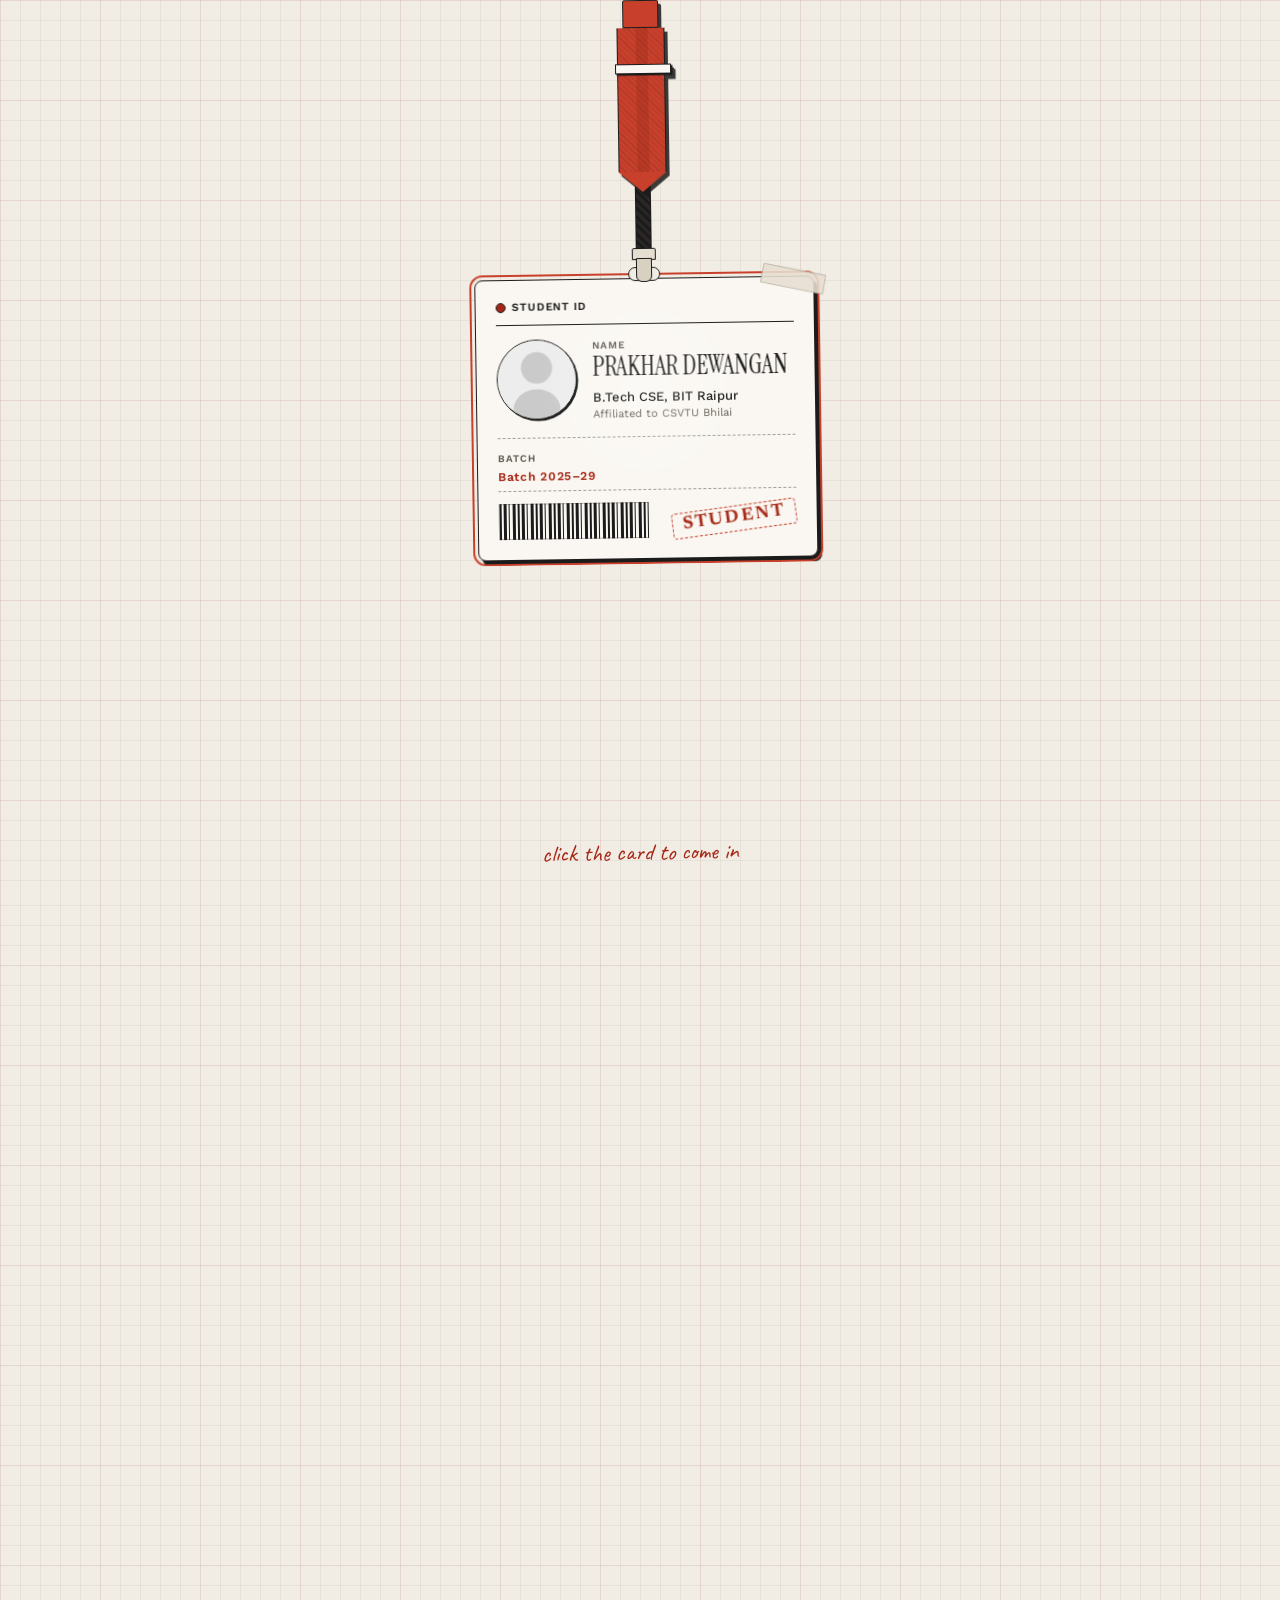
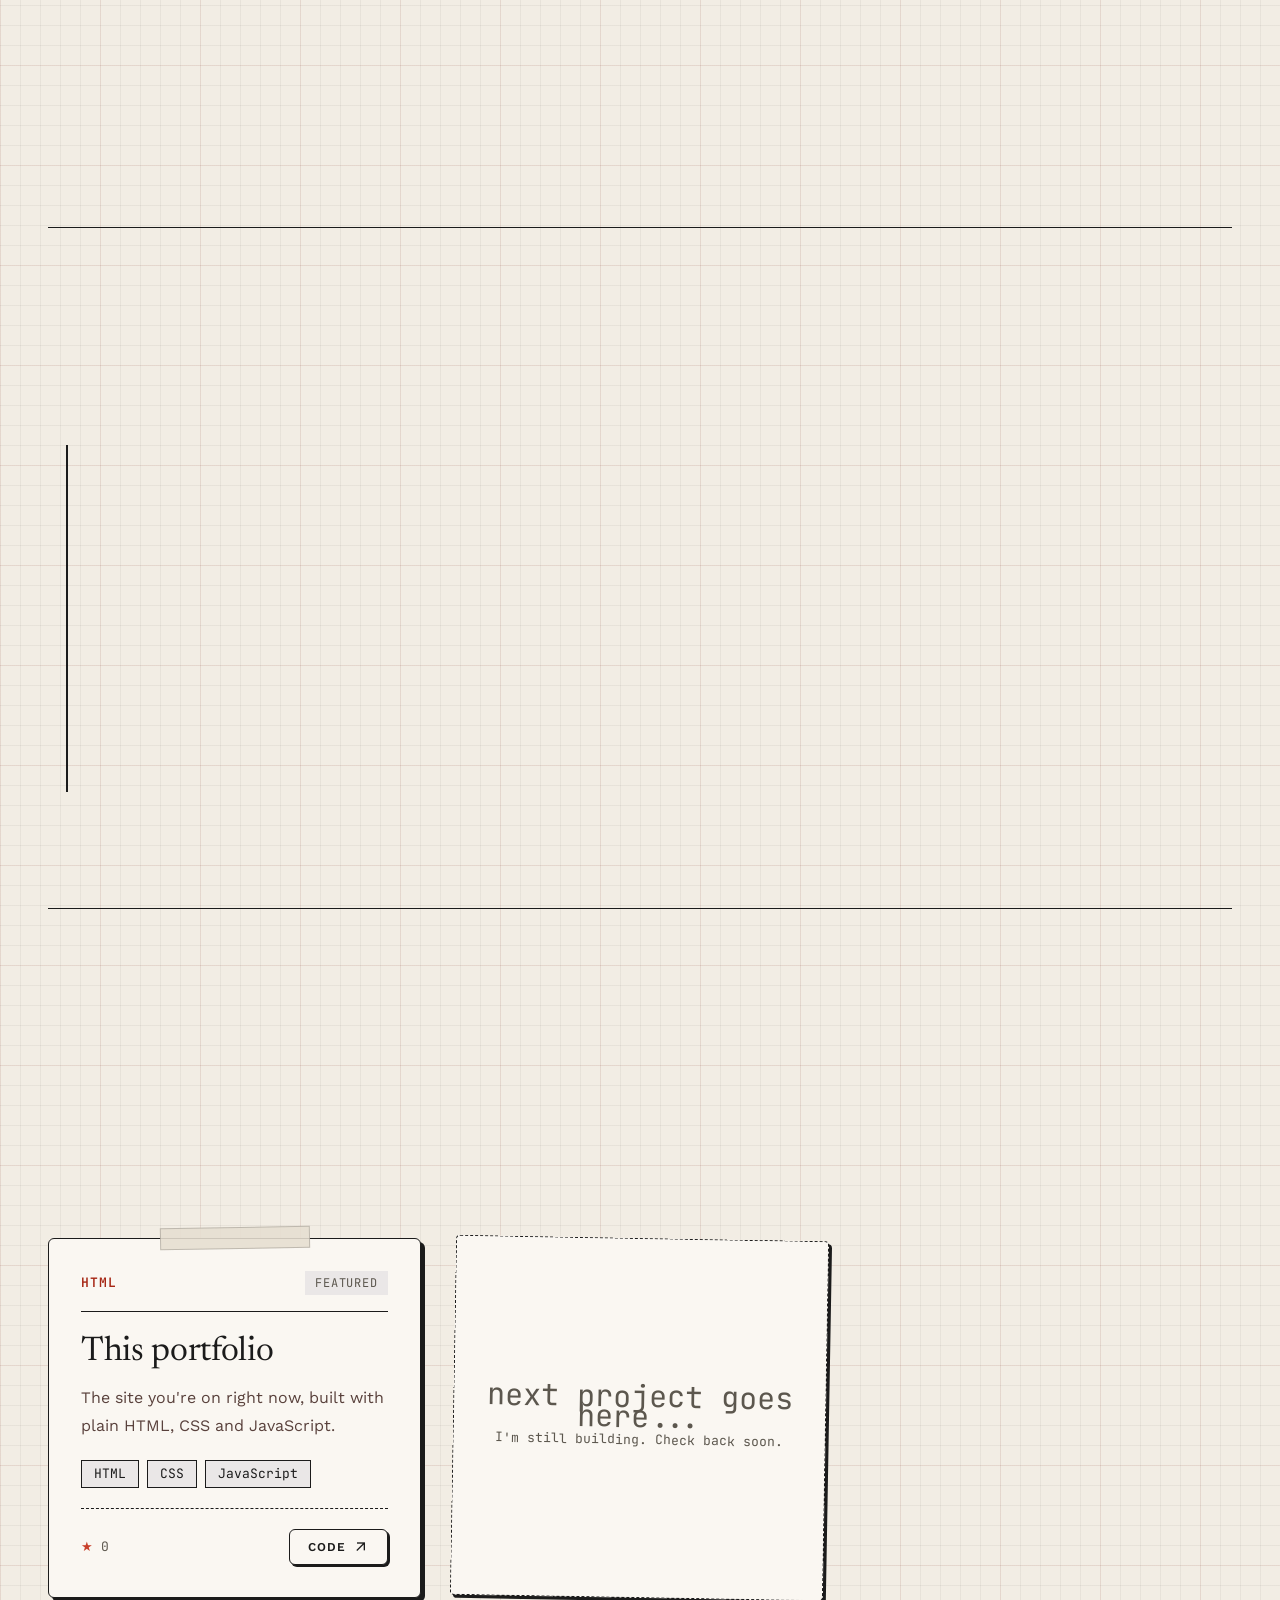
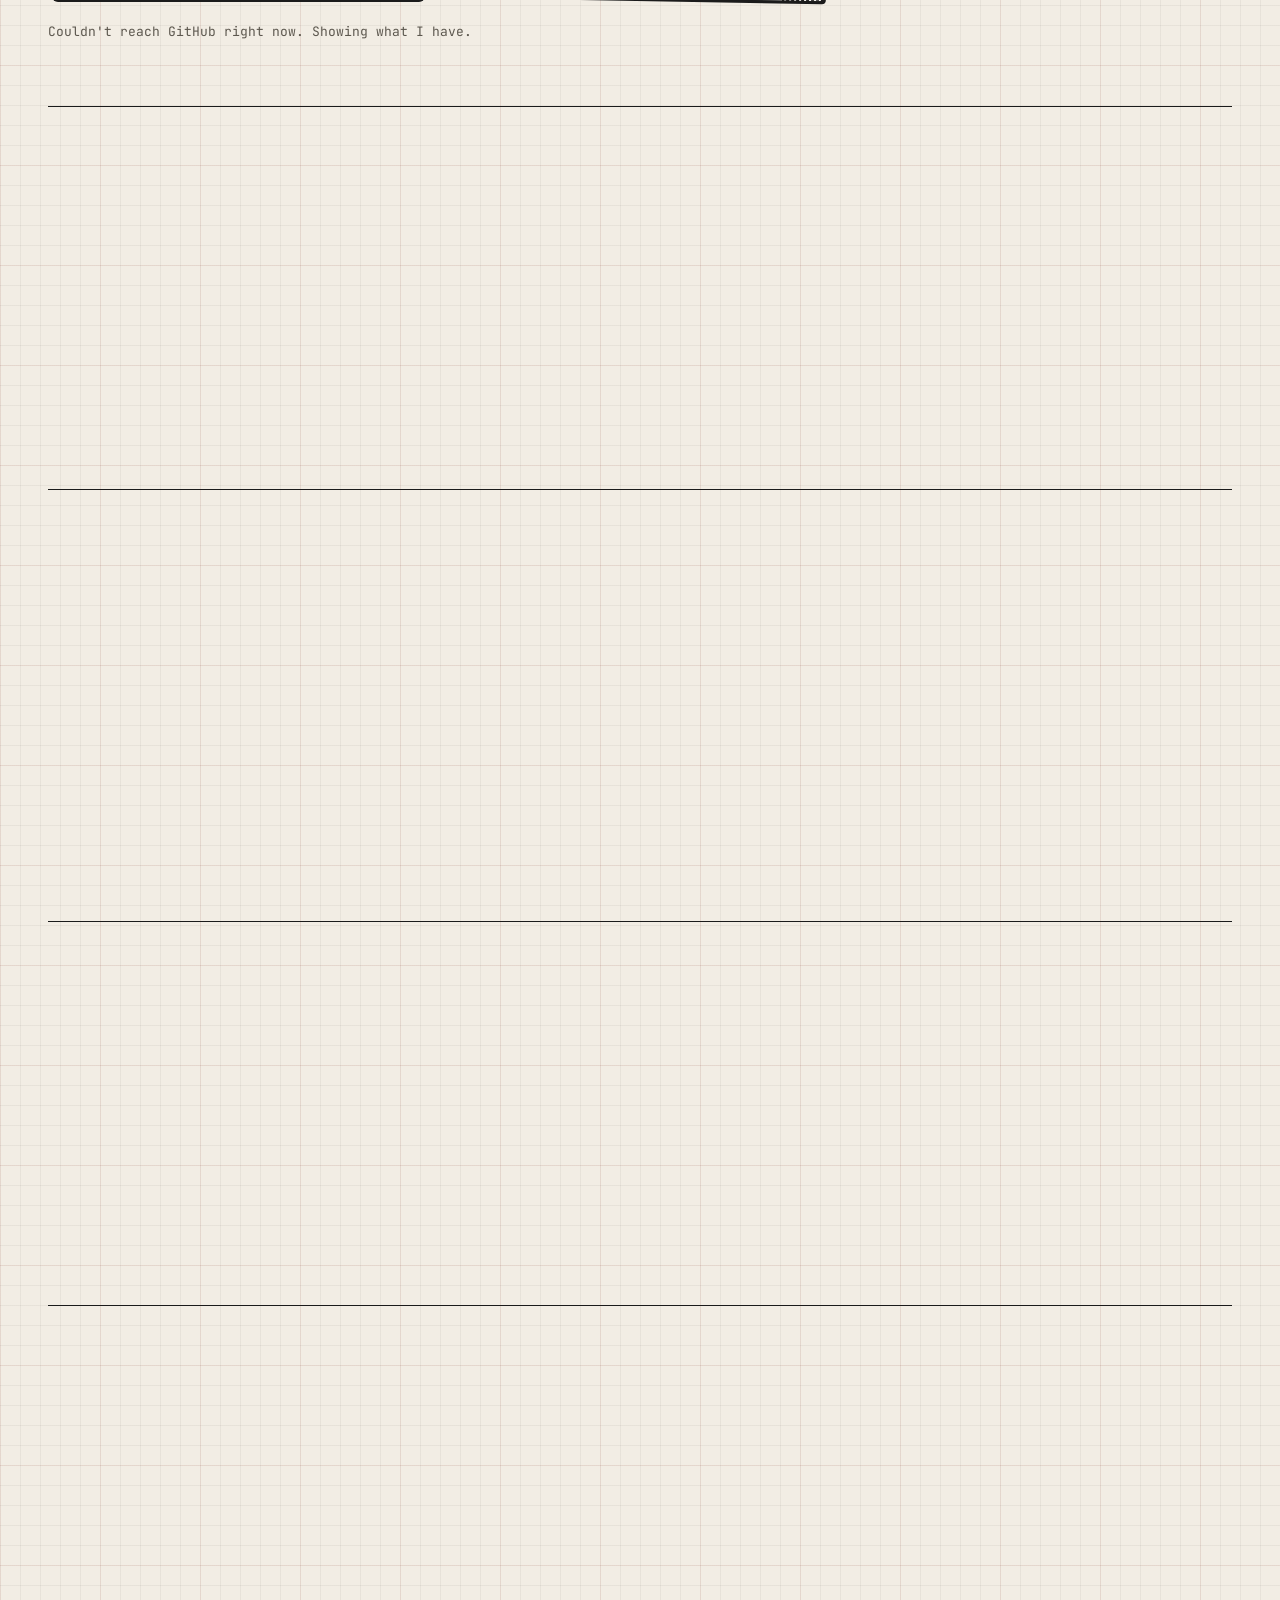
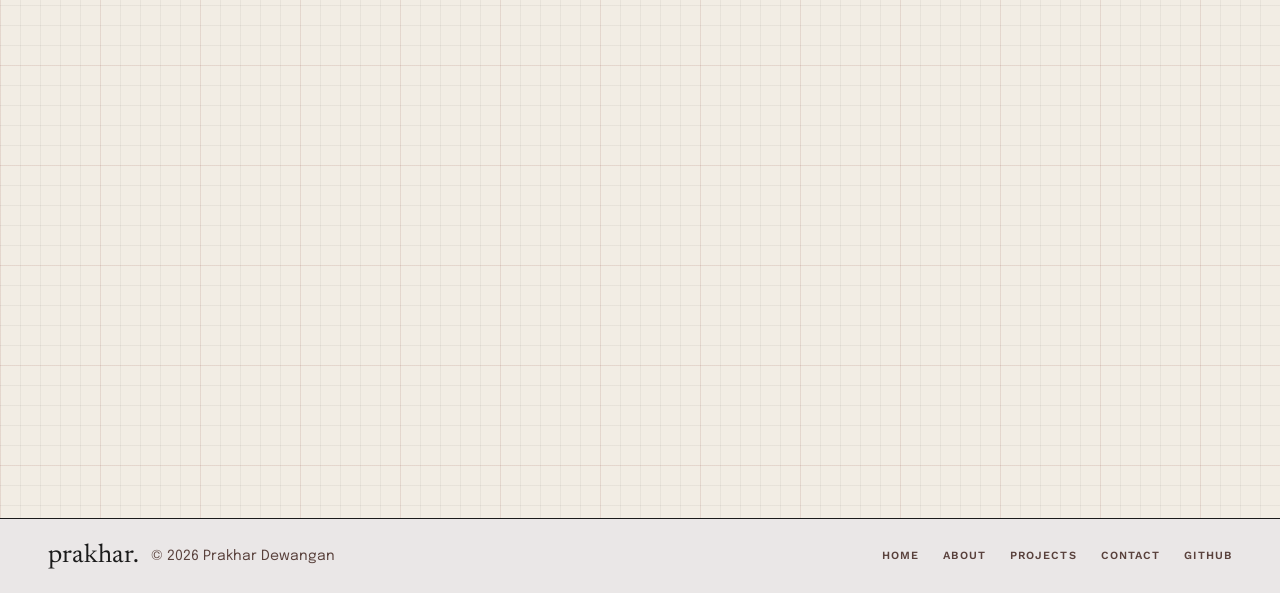
==== index.html @ b162ba31 "Build portfolio: ID-card intro, sections, GitHub projects, contact form" ====
<!DOCTYPE html>
<html lang="en">
<head>
<meta charset="utf-8">
<meta name="viewport" content="width=device-width, initial-scale=1">
<title>Prakhar Dewangan — Python developer &amp; vibe coder</title>
<meta name="description" content="Portfolio of Prakhar Dewangan, a second-year B.Tech CSE student at BIT Raipur who builds things with Python and vibe coding, and is learning data science.">
<link rel="preconnect" href="https://fonts.googleapis.com">
<link rel="preconnect" href="https://fonts.gstatic.com" crossorigin>
<link href="https://fonts.googleapis.com/css2?family=Caveat:wght@400..700&family=Epilogue:ital,wght@0,300..600;1,300..600&family=Instrument+Serif&family=Newsreader:ital,opsz,wght@0,6..72,400..600;1,6..72,400&family=Work+Sans:wght@400;500;600;700&family=JetBrains+Mono:wght@400;600&display=swap" rel="stylesheet">
<link href="https://fonts.googleapis.com/css2?family=Material+Symbols+Outlined:wght,FILL@300..500,0..1&display=swap" rel="stylesheet">
<link rel="stylesheet" href="style.css">
</head>
<body class="intro-open">

<!-- ============ INTRO OVERLAY ============ -->
<div id="intro" class="intro bg-grid" aria-label="Intro">
  <div class="rig" id="rig">
    <div class="swing" id="swing">
      <div class="tie" aria-hidden="true">
        <div class="tie-knot"></div>
        <div class="tie-body"><div class="tie-tip"></div></div>
        <div class="tie-bar"></div>
      </div>
      <div class="lanyard" aria-hidden="true">
        <div class="lanyard-cord"></div>
        <div class="clip-top"></div>
        <div class="clip-ring"></div>
      </div>
      <div class="id-card" id="idCard" role="button" tabindex="0" aria-label="Open portfolio">
        <div class="slot"></div>
        <div class="tape tape-corner"></div>
        <div class="id-head">
          <span class="dot"></span><span class="lbl">Student ID</span>
        </div>
        <div class="id-body">
          <div class="id-photo"><img data-photo alt="Photo of Prakhar Dewangan" width="80" height="80"></div>
          <div class="id-info">
            <p class="tiny">Name</p>
            <h2 class="id-name" data-name></h2>
            <p class="id-college" data-college></p>
            <p class="id-aff" data-aff></p>
          </div>
        </div>
        <div class="id-meta">
          <span class="tiny">Batch</span>
          <span class="id-batch" data-batch></span>
        </div>
        <div class="id-foot">
          <div class="barcode" aria-hidden="true"></div>
          <div class="stamp" data-stamp></div>
        </div>
        <div class="shine" id="shine"></div>
      </div>
    </div>
  </div>
  <p class="intro-hint hand">click the card to come in</p>
</div>

<!-- ============ MAIN SITE ============ -->
<header class="nav" id="nav">
  <div class="wrap nav-inner">
    <a class="brand" href="#home"><span data-short></span>.<i></i></a>
    <nav class="nav-links" id="navLinks" aria-label="Sections">
      <a href="#about">About</a>
      <a href="#qualification">Qualification</a>
      <a href="#projects">Projects</a>
      <a href="#achievements">Achievements</a>
      <a href="#contact">Contact</a>
    </nav>
    <div class="nav-actions">
      <a class="btn btn-outline btn-sm" id="resumeBtn" href="#" target="_blank" rel="noopener" hidden>Resume</a>
      <a class="btn btn-primary btn-pill btn-sm" href="#contact">Say hi</a>
      <button class="menu-btn" id="menuBtn" aria-label="Open menu" aria-expanded="false" aria-controls="navLinks"><span class="material-symbols-outlined">menu</span></button>
    </div>
  </div>
</header>

<main id="main" class="bg-grid">
  <div class="wrap">
    <section id="home" class="hero"></section>
    <section id="about" class="section"></section>
    <section id="qualification" class="section"></section>
    <section id="projects" class="section"></section>
    <section id="achievements" class="section"></section>
    <section id="certifications" class="section"></section>
    <section id="hackathons" class="section"></section>
    <section id="contact" class="section"></section>
  </div>
</main>

<footer class="footer">
  <div class="wrap footer-inner" id="footer"></div>
</footer>

<script src="content.js"></script>
<script src="main.js"></script>
</body>
</html>
---- style.css ----
/* ===== Warm Editorial Zine — tokens ===== */
:root{
  --canvas:#F2EDE4; --paper:#FAF7F2; --ink:#1B1B1B; --brick:#C8402B; --brick-d:#A62715;
  --sage:#8FA58A; --sage-l:#CFE6C8; --grey:#6B655C; --tert:#5C574E; --variant:#59413C;
  --tape:#E6DFD1; --foot:#EAE7E7;
  --serif:"Newsreader",Georgia,serif; --sans:"Work Sans",system-ui,sans-serif;
  --note:"Epilogue",sans-serif; --hand:"Caveat",cursive; --mono:"JetBrains Mono",ui-monospace,monospace;
  --b:1.5px solid var(--ink); --r:6px; --gutter:1.5rem; --nav-h:64px;
}
*,*::before,*::after{box-sizing:border-box}
html{scroll-behavior:smooth;scroll-padding-top:calc(var(--nav-h) + 12px)}
body{margin:0;background:var(--canvas);color:var(--ink);font:400 15px/24px var(--sans);-webkit-font-smoothing:antialiased;overflow-x:hidden}
body.intro-open{overflow:hidden;height:100vh}
img{max-width:100%;display:block}
a{color:inherit}
::selection{background:var(--brick);color:#fff}
:focus-visible{outline:2.5px solid var(--brick);outline-offset:3px;border-radius:4px}
.material-symbols-outlined{font-variation-settings:'FILL' 0,'wght' 400,'opsz' 24;line-height:1;vertical-align:middle;font-size:20px}
.wrap{max-width:1280px;margin:0 auto;padding:0 3rem}
.bg-grid{background-color:var(--canvas);background-image:
  linear-gradient(to right,rgba(27,27,27,.05) 1px,transparent 1px),
  linear-gradient(to bottom,rgba(27,27,27,.05) 1px,transparent 1px),
  linear-gradient(to right,rgba(200,64,43,.07) 1px,transparent 1px),
  linear-gradient(to bottom,rgba(200,64,43,.07) 1px,transparent 1px);
  background-size:20px 20px,20px 20px,100px 100px,100px 100px}
.hand{font-family:var(--hand)}
.tiny{font:600 10px/14px var(--sans);letter-spacing:.1em;text-transform:uppercase;color:var(--tert);margin:0}
.tape{position:absolute;background:rgba(230,223,209,.88);border:1px solid rgba(27,27,27,.2);pointer-events:none}

/* ===== Buttons ===== */
.btn{display:inline-flex;align-items:center;gap:.5rem;padding:12px 24px;font:600 12px/16px var(--sans);letter-spacing:.06em;text-transform:uppercase;text-decoration:none;border:var(--b);border-radius:var(--r);cursor:pointer;transition:transform .12s,box-shadow .12s;background:var(--paper);color:var(--ink);box-shadow:2px 2px 0 var(--ink)}
.btn:hover{transform:translate(-1px,-1px);box-shadow:4px 4px 0 var(--ink)}
.btn:active{transform:translate(2px,2px);box-shadow:1px 1px 0 var(--ink)}
.btn-primary{background:var(--brick);color:#fff;box-shadow:3px 3px 0 var(--ink)}
.btn-pill{border-radius:999px}
.btn-sm{padding:6px 14px;font-size:11px}
.btn .material-symbols-outlined{font-size:16px}

/* ===== Intro overlay ===== */
.intro{position:fixed;inset:0;z-index:100;display:flex;flex-direction:column;align-items:center;justify-content:flex-start;overflow:hidden;transition:opacity .8s ease}
.intro.done{opacity:0;pointer-events:none}
.rig{transform-origin:top center;will-change:transform}
.rig.drop{animation:dropIn 1.7s cubic-bezier(.22,1,.36,1) both}
@keyframes dropIn{
  0%{transform:translate(-160px,-460px) rotate(-24deg);opacity:0}
  30%{opacity:1}
  55%{transform:translate(22px,18px) rotate(7deg)}
  75%{transform:translate(-8px,-4px) rotate(-4deg)}
  88%{transform:translate(3px,1px) rotate(1.5deg)}
  100%{transform:translate(0,0) rotate(0)}
}
.intro.launching .rig{transition:transform .8s cubic-bezier(.6,0,.4,1);transform:translateY(8vh) scale(2.4)}
.swing{display:flex;flex-direction:column;align-items:center;transform-origin:top center;will-change:transform}
.tie{position:relative;display:flex;flex-direction:column;align-items:center;z-index:3;filter:drop-shadow(3px 4px 0 rgba(27,27,27,.85))}
.tie-knot{width:36px;height:28px;background:var(--brick);border:var(--b);border-radius:2px 2px 0 0}
.tie-body{position:relative;width:48px;height:clamp(70px,18vh,144px);background:
  linear-gradient(90deg,transparent 18px,rgba(153,42,24,.35) 18px 30px,transparent 30px),
  repeating-linear-gradient(45deg,rgba(27,27,27,.15) 0 1px,transparent 1px 4px),var(--brick);border-left:var(--b);border-right:var(--b)}
.tie-tip{position:absolute;bottom:-20px;left:-1.5px;width:0;height:0;border-left:24px solid transparent;border-right:24px solid transparent;border-top:20px solid var(--brick)}
.tie-bar{position:absolute;top:64px;right:-6px;width:56px;height:10px;background:var(--paper);border:var(--b);box-shadow:1.5px 1.5px 0 var(--ink)}
.lanyard{display:flex;flex-direction:column;align-items:center;margin-top:-4px;z-index:2}
.lanyard-cord{width:16px;height:clamp(40px,9vh,80px);border-left:var(--b);border-right:var(--b);background:repeating-linear-gradient(45deg,#2A2725 0 3px,#1B1B1B 3px 6px)}
.clip-top{width:24px;height:12px;background:var(--tape);border:var(--b);border-radius:2px 2px 0 0}
.clip-ring{width:16px;height:24px;margin-top:-2px;background:#D8D0C0;border:var(--b);border-radius:0 0 6px 6px}
.id-card{position:relative;margin-top:-4px;width:340px;max-width:88vw;background:var(--paper);border:var(--b);border-radius:8px;padding:20px;box-shadow:4px 5px 0 var(--ink);cursor:pointer;transform-style:preserve-3d;will-change:transform;user-select:none}
.id-card .slot{position:absolute;top:-12px;left:50%;transform:translateX(-50%);width:32px;height:14px;background:var(--canvas);border:var(--b);border-radius:999px}
.tape-corner{top:-8px;right:-12px;width:64px;height:20px;transform:rotate(12deg)}
.id-head{display:flex;align-items:center;gap:6px;border-bottom:var(--b);padding-bottom:10px;margin-bottom:14px}
.dot{width:10px;height:10px;border-radius:50%;background:var(--brick-d);border:1px solid var(--ink)}
.lbl{font:600 11px/14px var(--sans);letter-spacing:.08em;text-transform:uppercase}
.id-body{display:flex;gap:16px;align-items:flex-start;margin-bottom:14px}
.id-photo{width:80px;height:80px;flex:none;border-radius:50%;border:var(--b);overflow:hidden;background:#EBE5DA;box-shadow:1.5px 1.5px 0 var(--ink)}
.id-photo img{width:100%;height:100%;object-fit:cover;filter:grayscale(1) contrast(1.05)}
.id-name{font:400 26px/28px "Instrument Serif",var(--serif);text-transform:uppercase;margin:0;letter-spacing:-.01em}
.id-college{margin:8px 0 0;font:500 13px/18px var(--sans)}
.id-aff{margin:0;font-size:11px;line-height:16px;color:var(--tert)}
.id-meta{padding:6px 0;margin-bottom:12px;border-top:1px dashed rgba(27,27,27,.4);border-bottom:1px dashed rgba(27,27,27,.4)}
.id-batch{display:block;font:600 12px/16px var(--sans);letter-spacing:.06em;color:var(--brick-d)}
.id-foot{display:flex;align-items:center;justify-content:space-between}
.barcode{width:150px;height:36px;border:1px solid rgba(27,27,27,.3);background:repeating-linear-gradient(90deg,var(--ink) 0 2px,transparent 2px 4px,var(--ink) 4px 7px,transparent 7px 9px,var(--ink) 9px 10px,transparent 10px 13px,var(--ink) 13px 16px,transparent 16px 18px)}
.stamp{border:1.5px dashed var(--brick);color:var(--brick-d);transform:rotate(-7deg);padding:2px 10px;border-radius:4px;font:700 18px/1.1 var(--serif);letter-spacing:.12em;text-transform:uppercase;mix-blend-mode:multiply}
.shine{position:absolute;inset:0;border-radius:8px;pointer-events:none;background:radial-gradient(circle at var(--sx,30%) var(--sy,20%),rgba(255,255,255,.55),rgba(255,255,255,0) 45%);mix-blend-mode:soft-light;opacity:.9}
.intro-hint{position:absolute;bottom:4vh;left:0;right:0;text-align:center;font-size:24px;color:var(--brick-d);margin:0;transform:rotate(-1deg)}

/* ===== Nav ===== */
.nav{position:sticky;top:0;z-index:50;background:var(--paper);border-bottom:var(--b);box-shadow:0 2px 0 var(--ink)}
.nav-inner{display:flex;align-items:center;justify-content:space-between;height:var(--nav-h);gap:1rem}
.brand{font:400 32px/1 var(--serif);letter-spacing:-.02em;text-decoration:none;display:flex;align-items:baseline;gap:2px}
.brand i{display:inline-block;width:6px;height:6px;background:var(--brick)}
.nav-links{display:flex;gap:1.75rem}
.nav-links a{font:600 12px/16px var(--sans);letter-spacing:.08em;text-transform:uppercase;text-decoration:none;color:var(--variant);padding-bottom:3px;border-bottom:1.5px solid transparent;transition:color .15s}
.nav-links a:hover{color:var(--brick-d)}
.nav-links a.active{color:var(--brick-d);border-bottom-color:var(--brick-d)}
.nav-actions{display:flex;align-items:center;gap:.6rem}
.menu-btn{display:none;background:none;border:var(--b);border-radius:var(--r);padding:4px 6px;cursor:pointer;color:var(--ink)}

/* ===== Sections ===== */
main{padding:2.5rem 0 1rem}
.section{padding:4rem 0;border-top:var(--b)}
.kicker{display:inline-flex;align-items:center;gap:8px;font:600 12px/16px var(--mono);letter-spacing:.08em;text-transform:uppercase;margin-bottom:6px}
.kicker::before{content:"";width:9px;height:9px;border-radius:50%;background:var(--brick)}
.h-lg{font:400 56px/1.05 var(--serif);letter-spacing:-.03em;margin:0;display:inline-block}
.h-lg::after{content:"";display:block;height:2px;margin-top:6px;background:var(--brick);border-radius:2px;transform:rotate(-.4deg)}
.sub{font:italic 400 15px/22px var(--note);color:var(--variant);margin:.75rem 0 0}
.sec-head{margin-bottom:2.5rem}
.paper{position:relative;background:var(--paper);border:var(--b);border-radius:var(--r);box-shadow:4px 4px 0 var(--ink)}
.tape-top{top:-12px;left:50%;width:120px;height:22px;transform:translateX(-50%) rotate(-1deg)}
.chip{display:inline-flex;align-items:center;gap:8px;padding:8px 14px;background:var(--paper);border:var(--b);border-radius:4px;box-shadow:3px 3px 0 var(--ink);font:600 14px/18px var(--sans);letter-spacing:.03em;position:relative}
.chip-sage{background:var(--sage);border:1px solid var(--ink);padding:1px 8px;font:600 10px/14px var(--mono);letter-spacing:.08em;text-transform:uppercase}
.chip-stamp{position:absolute;top:-12px;right:-14px;border:1.5px dashed var(--brick);color:var(--brick-d);background:var(--paper);font:700 9px/12px var(--sans);letter-spacing:.06em;text-transform:uppercase;padding:1px 5px;transform:rotate(-10deg)}
.reveal-on .reveal{opacity:0;transform:translateY(18px);transition:opacity .6s ease,transform .6s ease}
.reveal-on .reveal.in{opacity:1;transform:none}

/* Hero */
.hero{display:grid;grid-template-columns:7fr 5fr;gap:3rem;align-items:start;padding:1rem 0 4rem}
.greet{display:flex;align-items:center;gap:10px;margin-bottom:4px}
.greet .hand{font-size:36px;color:var(--brick-d);transform:rotate(-2deg)}
.greet .rule{height:1.5px;width:48px;background:var(--ink);opacity:.3;margin-top:8px}
.display{font:400 72px/76px var(--serif);letter-spacing:-.03em;margin:0}
.hero-underline{width:100%;max-width:480px;height:16px;margin-top:4px;color:var(--brick);overflow:visible}
.role{font:600 12px/16px var(--sans);letter-spacing:.08em;text-transform:uppercase;color:var(--tert);margin:1.25rem 0 .5rem}
.lead{font:400 18px/28px var(--sans);letter-spacing:-.01em;max-width:36rem;margin:0 0 2rem}
.btn-row{display:flex;flex-wrap:wrap;gap:1rem;margin-bottom:3.5rem}
.scroll-hint{display:flex;align-items:center;gap:12px;padding-top:1.5rem;border-top:1.5px solid rgba(27,27,27,.2);max-width:28rem}
.scroll-hint .circ{width:32px;height:32px;border-radius:50%;border:1px solid var(--ink);display:grid;place-items:center;background:var(--paper);color:var(--brick-d)}
.scroll-hint .circ span{animation:bob 1.4s ease-in-out infinite}
@keyframes bob{50%{transform:translateY(3px)}}
.scroll-hint .hand{font-size:24px;color:var(--variant)}
.hero-right{display:flex;justify-content:center;padding-top:4.5rem}
.hcard-wrap{position:relative;width:100%;max-width:380px;transform:rotate(-3deg);transition:transform .3s ease}
.hcard-wrap:hover{transform:rotate(0)}
.hcard-anchor{position:absolute;top:-64px;left:50%;transform:translateX(-50%);display:flex;flex-direction:column;align-items:center;z-index:2}
.hcard-anchor .tape{position:static;width:112px;height:24px;transform:rotate(-1.5deg);margin-bottom:4px}
.strap{width:28px;height:40px;background:var(--brick);border:var(--b)}
.hook{width:20px;height:24px;margin-top:-2px;border:var(--b);border-radius:0 0 6px 6px;background:#E5E2E1}
.hcard{padding:32px 20px 20px;border-radius:8px;transition:box-shadow .2s}
.hcard-wrap:hover .hcard{box-shadow:6px 6px 0 var(--ink)}
.hcard .slot{width:48px;height:14px;margin:0 auto 16px;background:var(--canvas);border:var(--b);border-radius:999px}
.hcard-head{display:flex;justify-content:space-between;align-items:center;border-bottom:var(--b);padding-bottom:12px;margin-bottom:16px}
.hcard-head .tiny{color:var(--brick-d)}
.hcard-head strong{font:600 13px/20px var(--sans)}
.hcard-grid{display:grid;grid-template-columns:5fr 7fr;gap:16px}
.hcard-photo{aspect-ratio:4/5;border:var(--b);border-radius:3px;overflow:hidden;box-shadow:2px 2px 0 var(--ink);background:#EAE7E7}
.hcard-photo img{width:100%;height:100%;object-fit:cover;filter:grayscale(1) contrast(1.05)}
.hcard h3{font:500 22px/26px var(--serif);text-transform:uppercase;margin:0}
.hcard .c1{font:500 13px/20px var(--sans);color:var(--brick-d);margin:2px 0 0}
.hcard .c2{font:400 12px/18px var(--note);color:var(--tert);margin:0}
.hcard .tl{margin-top:16px;padding-top:8px;border-top:1px dashed rgba(92,87,78,.4)}
.hcard .tl b{font:700 12px/16px var(--sans);letter-spacing:.04em}
.hcard .stamp{position:absolute;right:16px;bottom:22px;border-width:2px;font-size:18px}
.hcard-foot{margin-top:16px;padding-top:12px;border-top:var(--b)}
.hcard-foot .barcode{width:120px;height:28px;border:0}

/* About */
.about-grid{display:grid;grid-template-columns:5fr 7fr;gap:3.5rem;align-items:start}
.polaroid{padding:22px 22px 18px;transform:rotate(-2deg);max-width:440px;transition:transform .3s}
.polaroid:hover{transform:rotate(0)}
.polaroid .ph{aspect-ratio:4/5;overflow:hidden;border:1px solid rgba(27,27,27,.25);background:#EAE7E7}
.polaroid .ph img{width:100%;height:100%;object-fit:cover}
.polaroid figcaption{font:400 26px/1.2 var(--hand);text-align:center;margin-top:18px;transform:rotate(-2deg)}
.bio-card{padding:2.25rem 2.5rem;border-left:8px solid var(--brick)}
.bio-card h3{font:400 30px/36px var(--serif);letter-spacing:-.01em;margin:0 0 1rem}
.bio-card p{font:400 17px/30px var(--sans);margin:0}
.label-rule{display:flex;align-items:center;gap:12px;font:600 12px/16px var(--mono);letter-spacing:.1em;text-transform:uppercase;color:var(--brick-d);margin:2.5rem 0 1rem}
.label-rule::after{content:"";flex:1;height:1px;background:rgba(27,27,27,.25)}
.chips{display:flex;flex-wrap:wrap;gap:14px 12px}
.sub-head{display:flex;justify-content:space-between;align-items:baseline;flex-wrap:wrap;gap:.5rem;margin:4.5rem 0 2rem;padding-top:3.5rem;border-top:1px solid rgba(27,27,27,.6)}
.sub-head h3{font:400 40px/1.1 var(--serif);letter-spacing:-.02em;margin:0}
.hobby-grid{display:grid;grid-template-columns:repeat(5,1fr);gap:1.5rem}
.hobby{padding:1.5rem 1.5rem 2rem;transition:transform .2s}
.hobby:nth-child(odd){transform:rotate(-.6deg)}
.hobby:nth-child(even){transform:rotate(.6deg)}
.hobby:hover{transform:rotate(0) translate(-1px,-1px)}
.hobby .tape-top{width:76px;height:18px}
.hobby-top{display:flex;justify-content:space-between;align-items:center;font:400 12px/16px var(--mono);color:var(--grey)}
.hobby h4{font:600 13px/18px var(--sans);letter-spacing:.1em;text-transform:uppercase;margin:1.25rem 0 0;padding-bottom:1rem;border-bottom:1px dashed rgba(200,64,43,.45)}

/* Qualification */
.timeline{position:relative;padding-left:56px;max-width:820px}
.timeline::before{content:"";position:absolute;left:18px;top:20px;bottom:20px;width:2px;background:var(--ink)}
.tl-item{position:relative;margin-bottom:2rem}
.tl-item::before{content:"";position:absolute;left:-46px;top:28px;width:16px;height:16px;border-radius:50%;background:var(--brick);border:1.5px solid var(--ink)}
.tl-card{padding:1.75rem 2rem}
.tl-item:nth-child(odd) .tl-card{transform:rotate(.4deg)}
.tl-top{display:flex;justify-content:space-between;align-items:center;gap:1rem;flex-wrap:wrap;padding-bottom:.9rem;margin-bottom:1rem;border-bottom:1px solid var(--ink)}
.pill-box{border:1px solid var(--ink);background:var(--canvas);padding:2px 10px;font:600 13px/20px var(--mono);border-radius:2px}
.badge{background:var(--sage);border:1px solid var(--ink);padding:2px 10px;font:600 11px/14px var(--sans);letter-spacing:.1em;text-transform:uppercase}
.tl-card h3{font:400 30px/36px var(--serif);letter-spacing:-.01em;margin:0}
.tl-card .place{font:400 16px/24px var(--sans);color:var(--variant);margin:.4rem 0 0}
.tl-foot{display:flex;justify-content:space-between;align-items:center;gap:1rem;flex-wrap:wrap;margin-top:1.1rem;padding-top:1rem;border-top:1px dashed rgba(200,64,43,.4)}
.status-stamp{border:1.5px dashed var(--brick);color:var(--brick-d);padding:3px 12px;font:700 12px/16px var(--sans);letter-spacing:.08em;text-transform:uppercase;transform:rotate(-2.5deg)}
.tl-foot .hand{font-size:22px;color:var(--brick-d)}

/* Ledger lists (achievements / hackathons) */
.ledger{list-style:none;margin:0;padding:0;max-width:860px}
.ledger li{display:grid;grid-template-columns:auto 1fr auto;gap:1rem 1.5rem;align-items:center;padding:1.4rem 1.75rem;margin-bottom:1.25rem}
.ledger .num{font:400 13px/18px var(--mono);color:var(--grey)}
.ledger h3{font:400 26px/32px var(--serif);margin:0}
.ledger .meta{font:400 14px/20px var(--note);color:var(--tert);margin:.15rem 0 0}
.ev{background:var(--ink);color:#fff;padding:2px 8px;font:700 11px/14px var(--sans);letter-spacing:.1em;text-transform:uppercase}

/* Certifications */
.cert-grid{display:grid;grid-template-columns:repeat(auto-fill,minmax(260px,1fr));gap:1.5rem}
.cert{padding:1.25rem}
.cert img{aspect-ratio:4/3;object-fit:cover;width:100%;border:1px solid rgba(27,27,27,.3);margin-bottom:1rem}
.cert h3{font:500 22px/28px var(--serif);margin:0}
.empty-slot{max-width:520px;padding:2.5rem 2rem;text-align:center;background:var(--paper);border:1.5px dashed var(--brick);border-radius:4px;transform:rotate(-1deg);box-shadow:3px 3px 0 var(--ink)}
.empty-slot .ico{width:48px;height:48px;margin:0 auto 1rem;display:grid;place-items:center;border:1.5px solid var(--brick);border-radius:8px;background:#FFDAD4;color:var(--brick-d)}
.empty-slot .hand{font-size:28px;color:var(--brick-d);margin:0}

/* Projects */
.proj-head{display:flex;justify-content:space-between;align-items:flex-end;gap:1.5rem;flex-wrap:wrap;padding-bottom:2rem;margin-bottom:2rem;border-bottom:var(--b)}
.gh-link{display:inline-flex;align-items:center;gap:6px;font:400 14px/20px var(--mono);text-decoration:underline;text-underline-offset:4px}
.gh-link:hover{color:var(--brick-d)}
.tabs{display:flex;gap:10px;margin-bottom:2.5rem;flex-wrap:wrap}
.tab{font:600 12px/16px var(--sans);letter-spacing:.08em;text-transform:uppercase;padding:7px 18px;border:var(--b);border-radius:4px;background:var(--paper);cursor:pointer;color:var(--ink)}
.tab[aria-selected="true"]{background:var(--brick);color:#fff;box-shadow:3px 3px 0 var(--ink)}
.proj-grid{display:grid;grid-template-columns:repeat(auto-fill,minmax(340px,1fr));gap:2rem}
.proj{padding:2rem;display:flex;flex-direction:column;transition:transform .2s}
.proj:nth-child(3n+2){transform:rotate(.5deg)}
.proj:nth-child(3n){transform:rotate(-.5deg)}
.proj:hover{transform:rotate(0)}
.proj .tape-top{width:150px}
.proj-top{display:flex;justify-content:space-between;align-items:center;gap:.75rem;padding-bottom:1rem;margin-bottom:1.25rem;border-bottom:1px solid var(--ink)}
.proj-top .lang{font:600 13px/18px var(--mono);letter-spacing:.08em;text-transform:uppercase;color:var(--brick-d)}
.proj-top .feat{background:#EAE7E7;padding:3px 10px;font:400 12px/18px var(--mono);letter-spacing:.08em;text-transform:uppercase;color:var(--tert)}
.proj h3{font:400 34px/40px var(--serif);letter-spacing:-.01em;margin:0 0 .75rem;word-break:break-word}
.proj p{font:400 16px/28px var(--sans);color:var(--variant);margin:0 0 1.25rem;flex:1}
.tags{display:flex;flex-wrap:wrap;gap:8px;margin-bottom:1.25rem}
.tag{border:1px solid var(--ink);background:#EAE7E7;padding:3px 12px;font:400 13px/20px var(--mono)}
.proj-foot{display:flex;justify-content:space-between;align-items:center;gap:1rem;flex-wrap:wrap;padding-top:1.25rem;border-top:1px dashed var(--ink)}
.proj-meta{display:flex;align-items:center;gap:12px;font:400 13px/18px var(--mono);color:var(--tert)}
.proj-meta .star{color:var(--brick)}
.proj-btns{display:flex;gap:10px}
.proj-btns .btn{padding:9px 18px}
.proj-empty{padding:2.5rem 2rem;border:1.5px dashed var(--ink);border-radius:4px;background:var(--paper);box-shadow:3px 3px 0 var(--ink);display:flex;flex-direction:column;justify-content:center;align-items:center;text-align:center;transform:rotate(1deg);min-height:260px}
.proj-empty .hand{font-size:30px;margin:0 0 .25rem}
.proj-empty p{font:400 13px/20px var(--mono);color:var(--tert);margin:0}
.proj-status{font:400 13px/20px var(--mono);color:var(--tert);margin:1.5rem 0 0}

/* Contact */
.contact-card{padding:2.5rem;display:grid;grid-template-columns:5fr 7fr;gap:3rem;overflow:hidden}
.contact-card h3{font:400 32px/38px var(--serif);margin:0 0 .75rem}
.contact-card .intro-txt{color:var(--variant);margin:0 0 1.5rem}
.links{list-style:none;margin:0;padding:0}
.links li{padding:.7rem 0;border-bottom:1px dashed var(--grey);display:flex;gap:.75rem;align-items:center}
.links a{text-decoration:none;word-break:break-all}
.links a:hover{color:var(--brick-d);text-decoration:underline}
.links .material-symbols-outlined{color:var(--brick-d)}
.form{display:grid;gap:1rem}
.field label{display:block;font:600 11px/14px var(--sans);letter-spacing:.08em;text-transform:uppercase;margin-bottom:6px}
.field input,.field textarea{width:100%;font:400 15px/22px var(--sans);color:var(--ink);background:var(--paper);border:var(--b);border-radius:var(--r);padding:12px 16px}
.field textarea{min-height:140px;resize:vertical}
.field input::placeholder,.field textarea::placeholder{color:var(--grey)}
.field input:focus,.field textarea:focus{outline:2px solid var(--brick);outline-offset:1px;box-shadow:2px 2px 0 var(--ink)}
.field .err{display:block;color:#BA1A1A;font-size:12px;min-height:16px;margin-top:4px}
.hp{position:absolute;left:-9999px;width:1px;height:1px;overflow:hidden}
.form-msg{margin:0;font:400 14px/20px var(--sans);padding:10px 14px;border:1.5px solid var(--ink);border-radius:var(--r)}
.form-msg.ok{background:var(--sage-l)}
.form-msg.bad{background:#FFDAD6}
.form-msg[hidden]{display:none}

/* Footer */
.footer{background:var(--foot);border-top:1px solid var(--ink)}
.footer-inner{display:flex;justify-content:space-between;align-items:center;gap:1rem;flex-wrap:wrap;padding-top:1.5rem;padding-bottom:1.5rem}
.footer-inner .f-brand{display:flex;align-items:center;gap:12px;flex-wrap:wrap}
.footer-inner .f-brand b{font:400 26px/1 var(--serif)}
.footer-inner p{margin:0;font:400 14px/20px var(--note);color:var(--variant)}
.footer-inner nav{display:flex;gap:1.5rem;flex-wrap:wrap}
.footer-inner nav a{font:600 11px/14px var(--sans);letter-spacing:.1em;text-transform:uppercase;text-decoration:none;color:var(--variant)}
.footer-inner nav a:hover{color:var(--brick-d);text-decoration:underline}

/* ===== Responsive ===== */
@media (max-width:1023px){
  .wrap{padding:0 2rem}
  .hero,.about-grid,.contact-card{grid-template-columns:1fr}
  .hero-right{padding-top:5rem}
  .polaroid{margin:0 auto}
  .hobby-grid{grid-template-columns:repeat(3,1fr)}
  .display{font-size:60px;line-height:64px}
}
@media (max-width:860px){
  .menu-btn{display:inline-flex}
  .nav-links{display:none;position:absolute;top:var(--nav-h);left:0;right:0;flex-direction:column;gap:0;background:var(--paper);border-bottom:var(--b);padding:.5rem 2rem 1rem}
  .nav-links.open{display:flex}
  .nav-links a{padding:.75rem 0;border-bottom:1px dashed rgba(27,27,27,.25)}
  .nav-links a.active{border-bottom-color:var(--brick-d)}
}
@media (max-width:767px){
  .wrap{padding:0 1.25rem}
  #resumeBtn{display:none}
  .display{font-size:42px;line-height:46px;letter-spacing:-.02em}
  .h-lg{font-size:36px}
  .section{padding:3rem 0}
  .hobby-grid{grid-template-columns:repeat(2,1fr);gap:1rem}
  .proj-grid{grid-template-columns:1fr}
  .proj{padding:1.5rem}
  .proj h3{font-size:28px;line-height:34px}
  .bio-card{padding:1.5rem}
  .bio-card h3{font-size:24px;line-height:30px}
  .contact-card{padding:1.5rem;gap:2rem}
  .ledger li{grid-template-columns:1fr;padding:1.25rem}
  .timeline{padding-left:36px}
  .timeline::before{left:8px}
  .tl-item::before{left:-36px}
  .tl-card{padding:1.25rem}
  .tl-card h3{font-size:24px;line-height:30px}
  .sub-head h3{font-size:32px}
  .brand{font-size:28px}
  .id-card{padding:16px}
  .barcode{width:120px}
}
@media (prefers-reduced-motion:reduce){
  html{scroll-behavior:auto}
  *,*::before,*::after{animation:none!important;transition-duration:.01ms!important}
  .intro{transition:opacity .5s ease!important}
  .intro.launching .rig{transform:none}
  .reveal-on .reveal{opacity:1;transform:none}
}
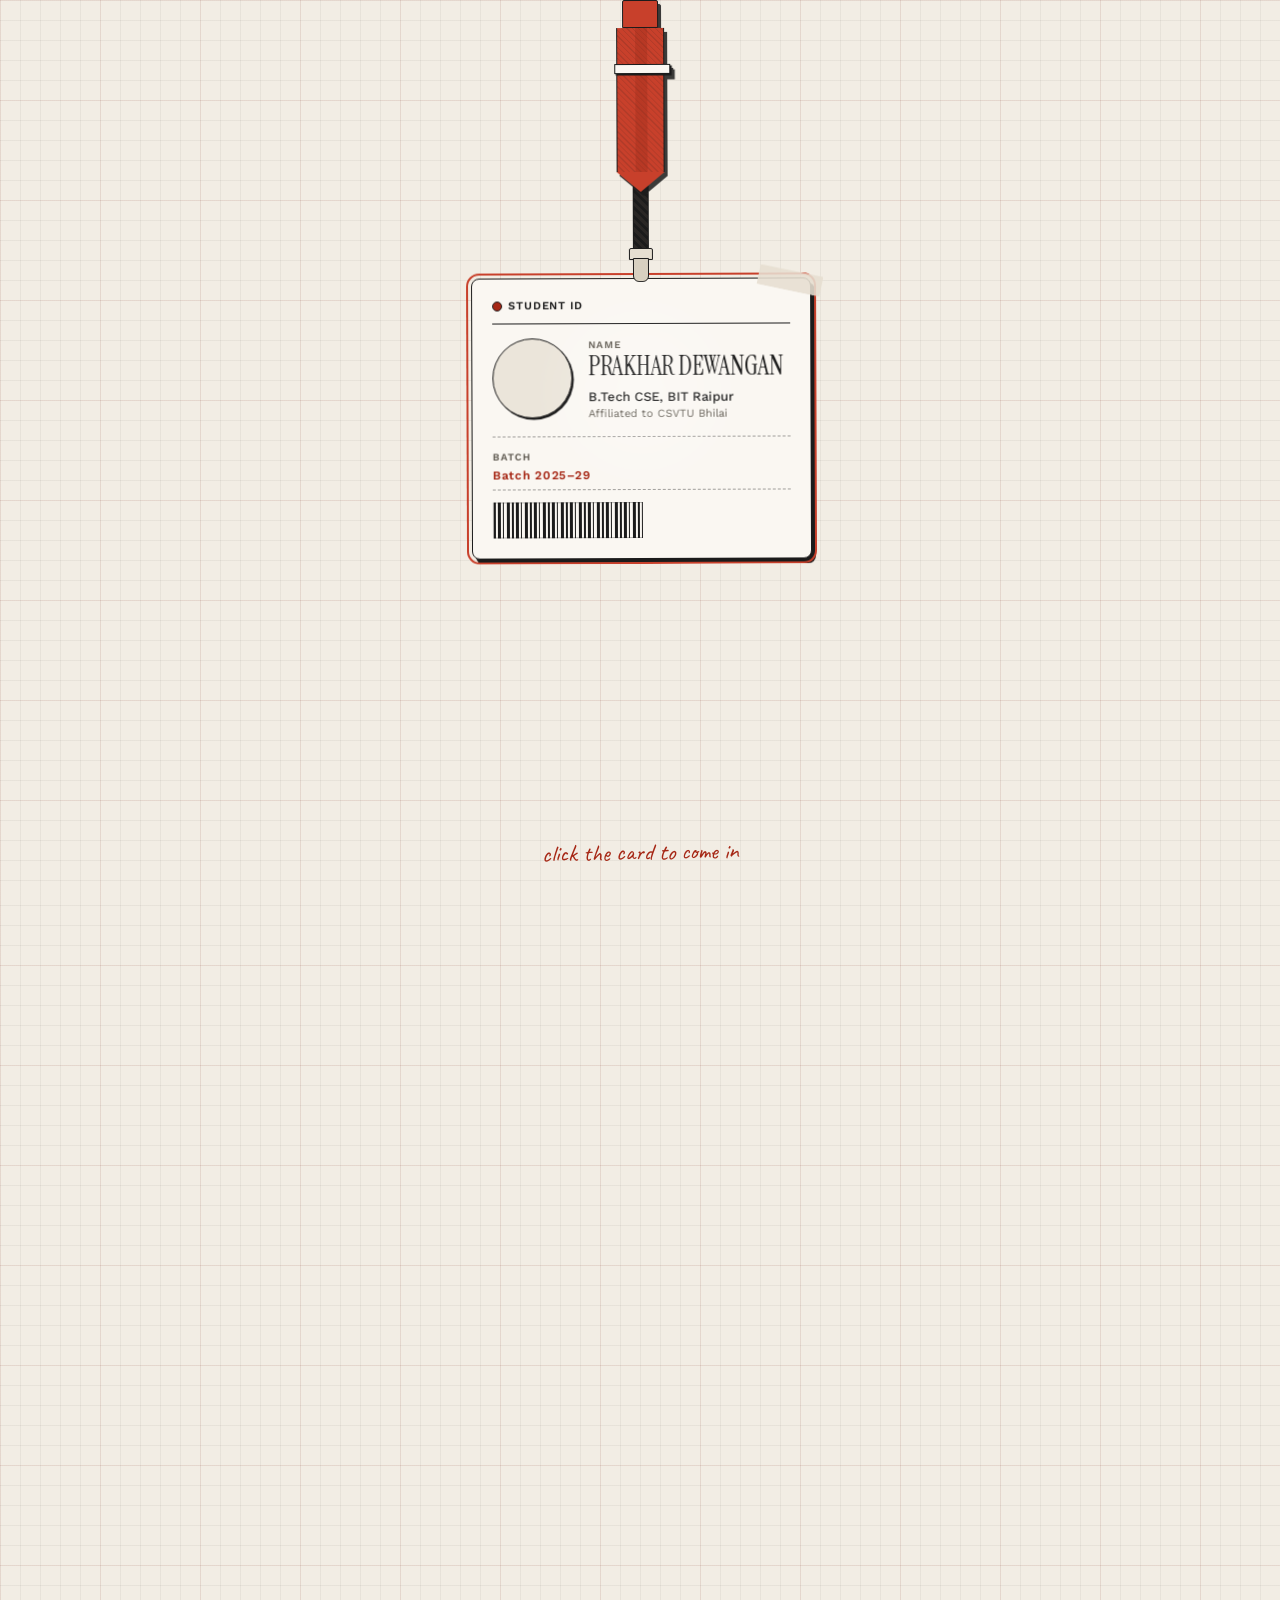
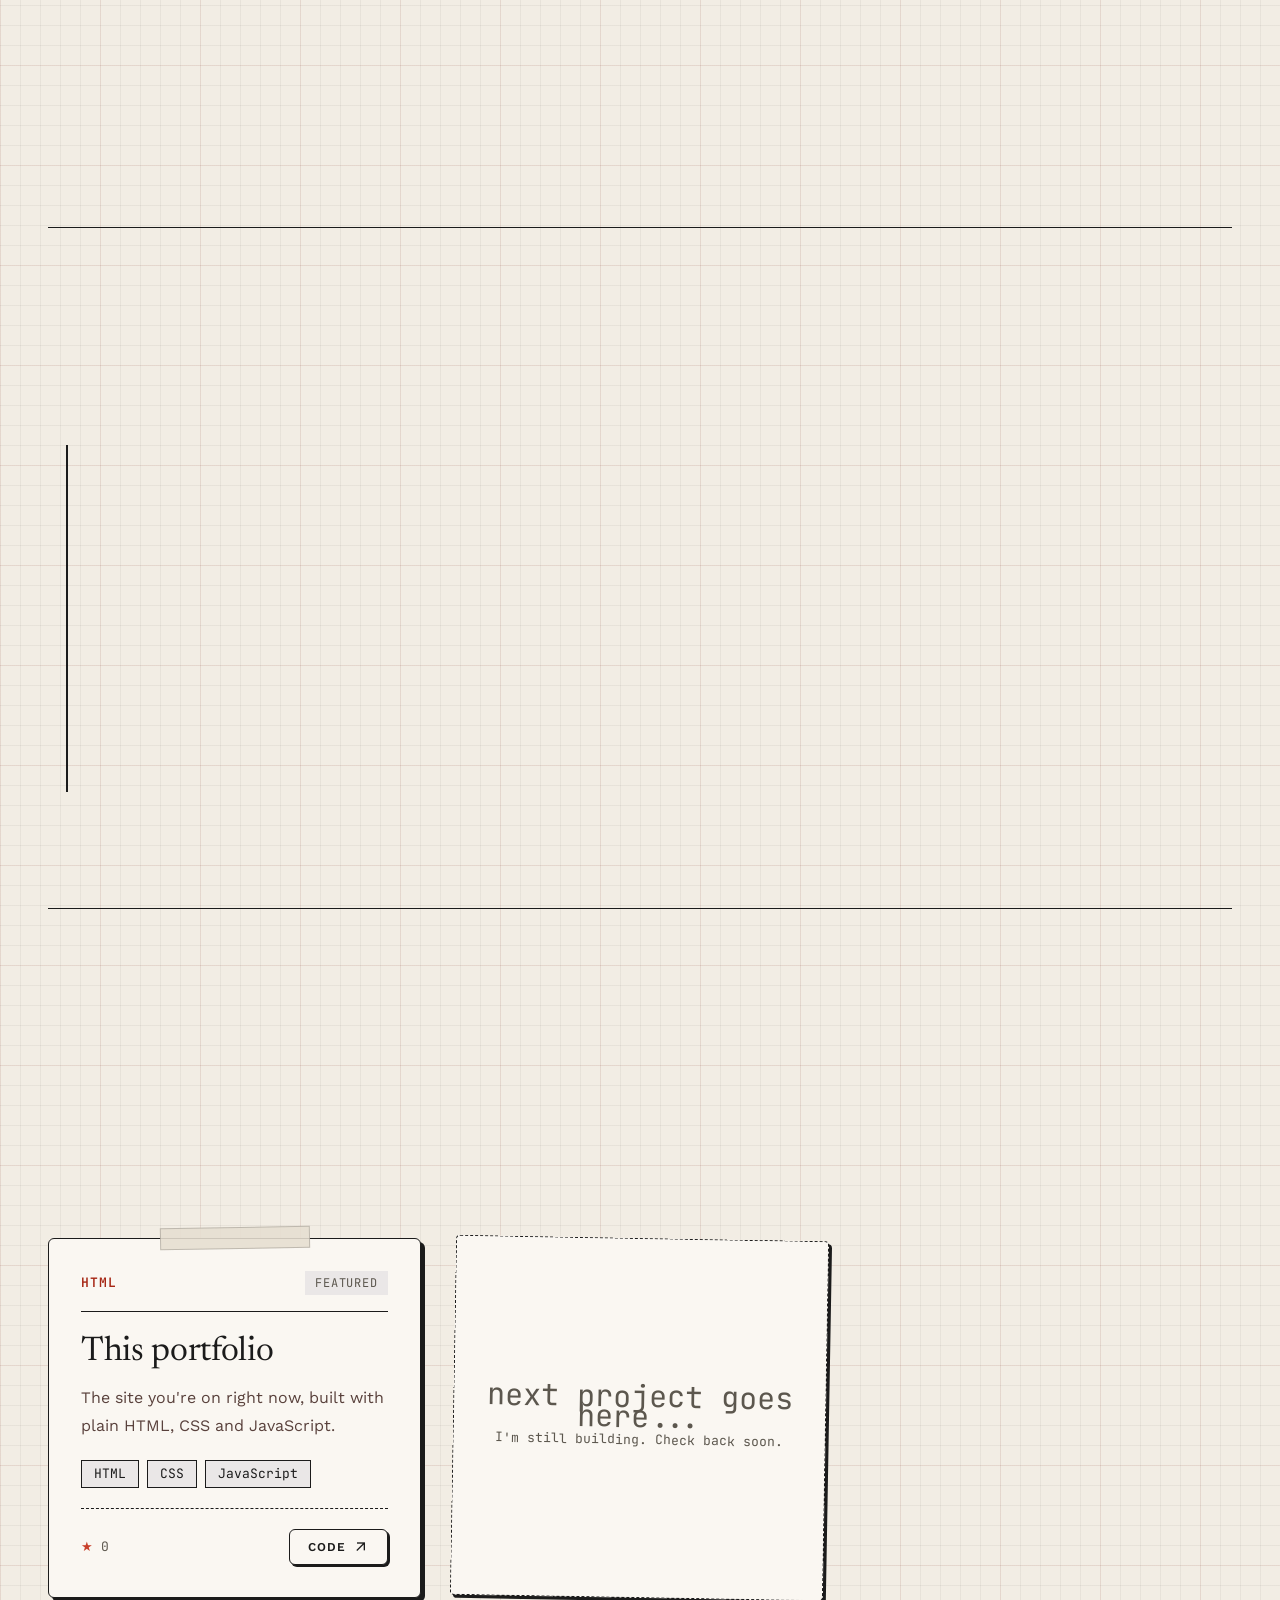
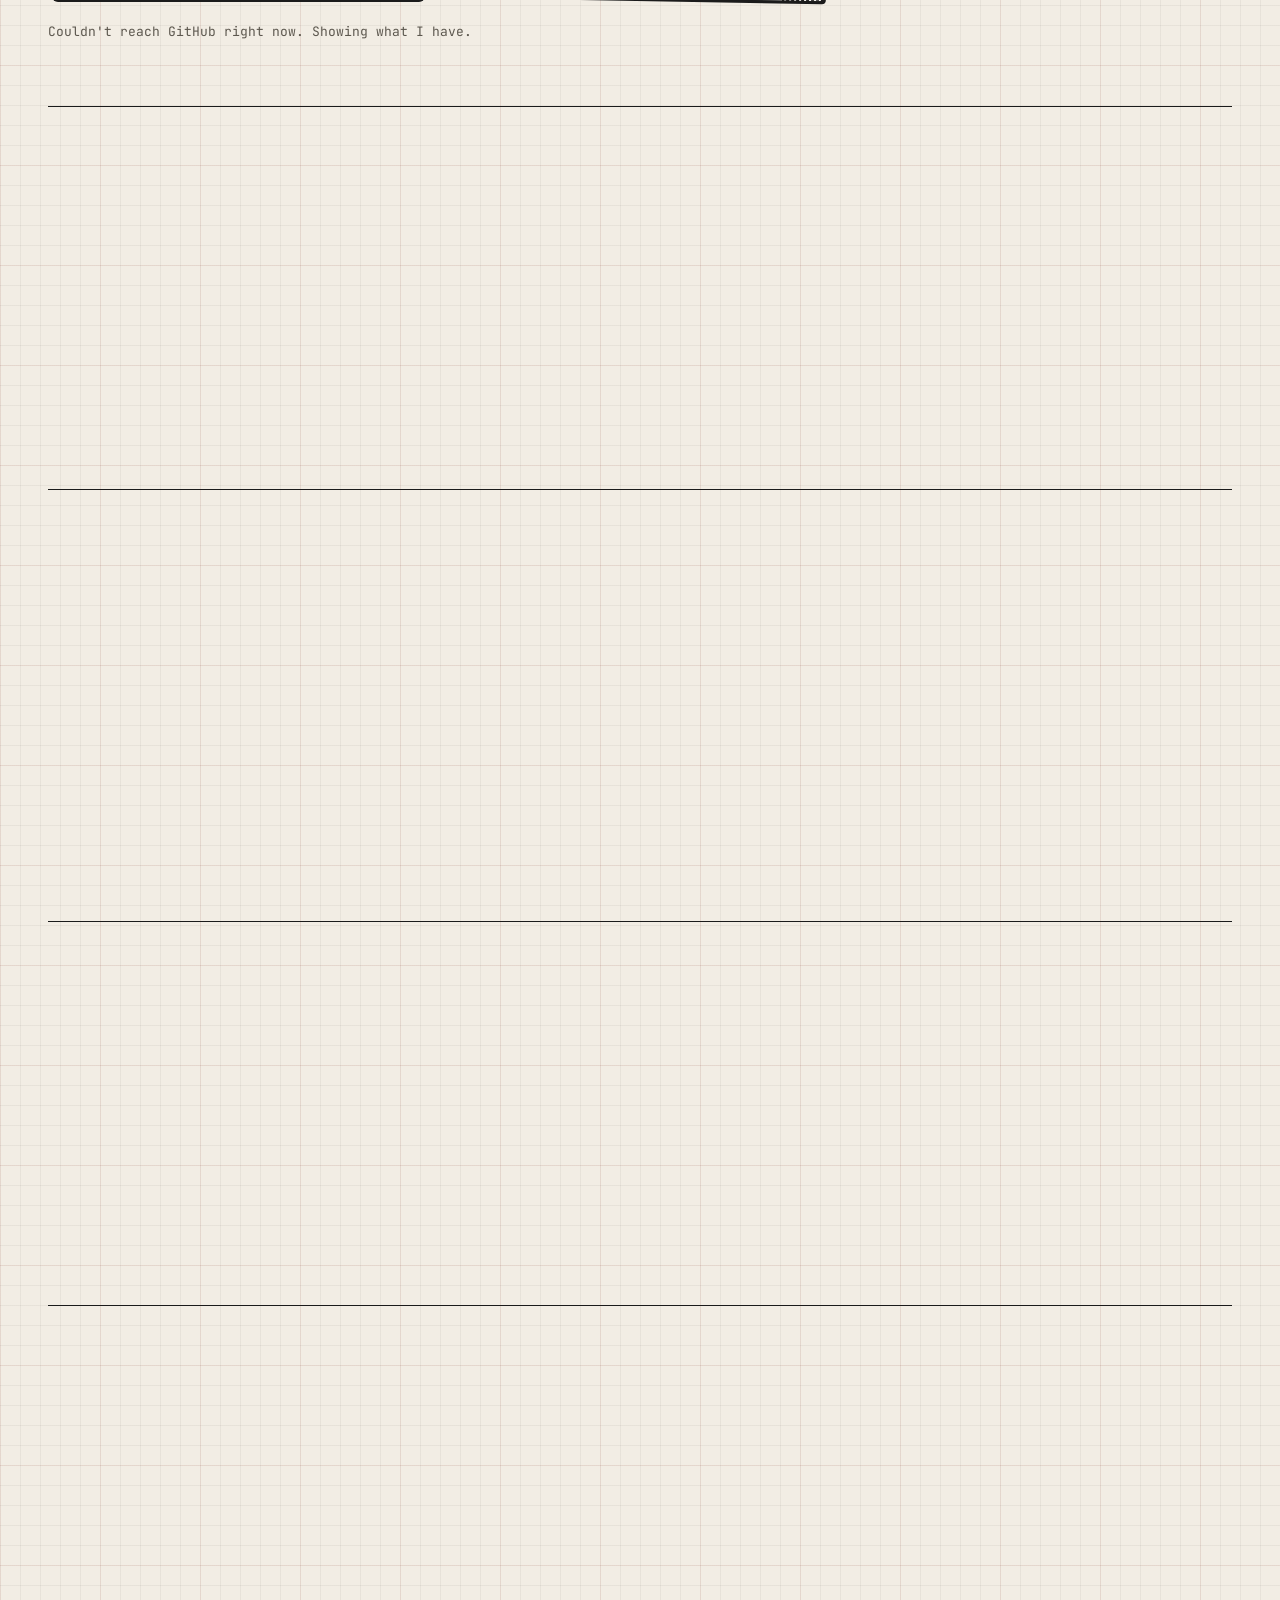
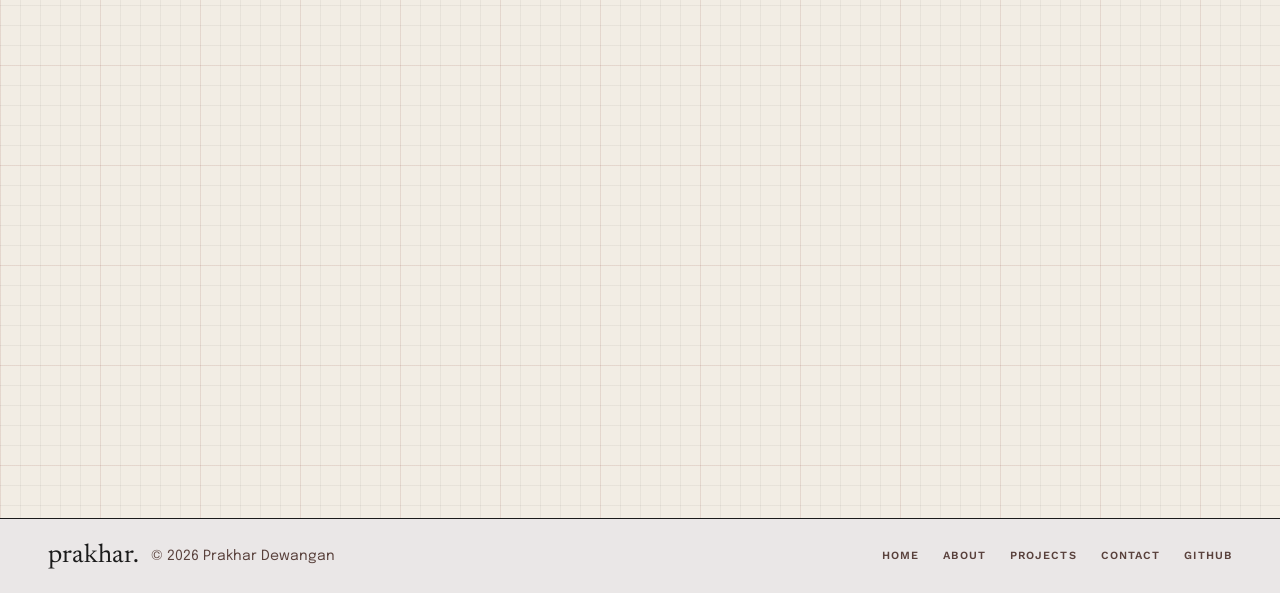
==== commit 5e1feaf3: "Version 1" ====
--- a/index.html
+++ b/index.html
@@ -1,99 +1,110 @@
 <!DOCTYPE html>
 <html lang="en">
+
 <head>
-<meta charset="utf-8">
-<meta name="viewport" content="width=device-width, initial-scale=1">
-<title>Prakhar Dewangan — Python developer &amp; vibe coder</title>
-<meta name="description" content="Portfolio of Prakhar Dewangan, a second-year B.Tech CSE student at BIT Raipur who builds things with Python and vibe coding, and is learning data science.">
-<link rel="preconnect" href="https://fonts.googleapis.com">
-<link rel="preconnect" href="https://fonts.gstatic.com" crossorigin>
-<link href="https://fonts.googleapis.com/css2?family=Caveat:wght@400..700&family=Epilogue:ital,wght@0,300..600;1,300..600&family=Instrument+Serif&family=Newsreader:ital,opsz,wght@0,6..72,400..600;1,6..72,400&family=Work+Sans:wght@400;500;600;700&family=JetBrains+Mono:wght@400;600&display=swap" rel="stylesheet">
-<link href="https://fonts.googleapis.com/css2?family=Material+Symbols+Outlined:wght,FILL@300..500,0..1&display=swap" rel="stylesheet">
-<link rel="stylesheet" href="style.css">
+  <meta charset="utf-8">
+  <meta name="viewport" content="width=device-width, initial-scale=1">
+  <title>Prakhar Dewangan — Python developer &amp; vibe coder</title>
+  <meta name="description"
+    content="Portfolio of Prakhar Dewangan, a second-year B.Tech CSE student at BIT Raipur who builds things with Python and vibe coding, and is learning data science.">
+  <link rel="preconnect" href="https://fonts.googleapis.com">
+  <link rel="preconnect" href="https://fonts.gstatic.com" crossorigin>
+  <link
+    href="https://fonts.googleapis.com/css2?family=Caveat:wght@400..700&family=Epilogue:ital,wght@0,300..600;1,300..600&family=Instrument+Serif&family=Newsreader:ital,opsz,wght@0,6..72,400..600;1,6..72,400&family=Work+Sans:wght@400;500;600;700&family=JetBrains+Mono:wght@400;600&display=swap"
+    rel="stylesheet">
+  <link href="https://fonts.googleapis.com/css2?family=Material+Symbols+Outlined:wght,FILL@300..500,0..1&display=swap"
+    rel="stylesheet">
+  <link rel="stylesheet" href="style.css">
 </head>
+
 <body class="intro-open">
 
-<!-- ============ INTRO OVERLAY ============ -->
-<div id="intro" class="intro bg-grid" aria-label="Intro">
-  <div class="rig" id="rig">
-    <div class="swing" id="swing">
-      <div class="tie" aria-hidden="true">
-        <div class="tie-knot"></div>
-        <div class="tie-body"><div class="tie-tip"></div></div>
-        <div class="tie-bar"></div>
-      </div>
-      <div class="lanyard" aria-hidden="true">
-        <div class="lanyard-cord"></div>
-        <div class="clip-top"></div>
-        <div class="clip-ring"></div>
-      </div>
-      <div class="id-card" id="idCard" role="button" tabindex="0" aria-label="Open portfolio">
-        <div class="slot"></div>
-        <div class="tape tape-corner"></div>
-        <div class="id-head">
-          <span class="dot"></span><span class="lbl">Student ID</span>
+  <!-- ============ INTRO OVERLAY ============ -->
+  <div id="intro" class="intro bg-grid" aria-label="Intro">
+    <div class="rig" id="rig">
+      <div class="swing" id="swing">
+        <div class="tie" aria-hidden="true">
+          <div class="tie-knot"></div>
+          <div class="tie-body">
+            <div class="tie-tip"></div>
+          </div>
+          <div class="tie-bar"></div>
         </div>
-        <div class="id-body">
-          <div class="id-photo"><img data-photo alt="Photo of Prakhar Dewangan" width="80" height="80"></div>
-          <div class="id-info">
-            <p class="tiny">Name</p>
-            <h2 class="id-name" data-name></h2>
-            <p class="id-college" data-college></p>
-            <p class="id-aff" data-aff></p>
+        <div class="lanyard" aria-hidden="true">
+          <div class="lanyard-cord"></div>
+          <div class="clip-top"></div>
+          <div class="clip-ring"></div>
+        </div>
+        <div class="id-card" id="idCard" role="button" tabindex="0" aria-label="Open portfolio">
+          <div class="slot"></div>
+          <div class="tape tape-corner"></div>
+          <div class="id-head">
+            <span class="dot"></span><span class="lbl">Student ID</span>
           </div>
+          <div class="id-body">
+            <div class="id-photo"><img data-photo alt="Photo of Prakhar Dewangan" width="80"
+                height="80"></div>
+            <div class="id-info">
+              <p class="tiny">Name</p>
+              <h2 class="id-name" data-name></h2>
+              <p class="id-college" data-college></p>
+              <p class="id-aff" data-aff></p>
+            </div>
+          </div>
+          <div class="id-meta">
+            <span class="tiny">Batch</span>
+            <span class="id-batch" data-batch></span>
+          </div>
+          <div class="id-foot">
+            <div class="barcode" aria-hidden="true"></div>
+            <div class="stamp" data-stamp></div>
+          </div>
+          <div class="shine" id="shine"></div>
         </div>
-        <div class="id-meta">
-          <span class="tiny">Batch</span>
-          <span class="id-batch" data-batch></span>
-        </div>
-        <div class="id-foot">
-          <div class="barcode" aria-hidden="true"></div>
-          <div class="stamp" data-stamp></div>
-        </div>
-        <div class="shine" id="shine"></div>
       </div>
     </div>
+    <p class="intro-hint hand">click the card to come in</p>
   </div>
-  <p class="intro-hint hand">click the card to come in</p>
-</div>
 
-<!-- ============ MAIN SITE ============ -->
-<header class="nav" id="nav">
-  <div class="wrap nav-inner">
-    <a class="brand" href="#home"><span data-short></span>.<i></i></a>
-    <nav class="nav-links" id="navLinks" aria-label="Sections">
-      <a href="#about">About</a>
-      <a href="#qualification">Qualification</a>
-      <a href="#projects">Projects</a>
-      <a href="#achievements">Achievements</a>
-      <a href="#contact">Contact</a>
-    </nav>
-    <div class="nav-actions">
-      <a class="btn btn-outline btn-sm" id="resumeBtn" href="#" target="_blank" rel="noopener" hidden>Resume</a>
-      <a class="btn btn-primary btn-pill btn-sm" href="#contact">Say hi</a>
-      <button class="menu-btn" id="menuBtn" aria-label="Open menu" aria-expanded="false" aria-controls="navLinks"><span class="material-symbols-outlined">menu</span></button>
+  <!-- ============ MAIN SITE ============ -->
+  <header class="nav" id="nav">
+    <div class="wrap nav-inner">
+      <a class="brand" href="#home"><span data-short></span>.<i></i></a>
+      <nav class="nav-links" id="navLinks" aria-label="Sections">
+        <a href="#about">About</a>
+        <a href="#qualification">Qualification</a>
+        <a href="#projects">Projects</a>
+        <a href="#achievements">Achievements</a>
+        <a href="#contact">Contact</a>
+      </nav>
+      <div class="nav-actions">
+        <a class="btn btn-outline btn-sm" id="resumeBtn" href="#" target="_blank" rel="noopener" hidden>Resume</a>
+        <a class="btn btn-primary btn-pill btn-sm" href="#contact">Say hi</a>
+        <button class="menu-btn" id="menuBtn" aria-label="Open menu" aria-expanded="false"
+          aria-controls="navLinks"><span class="material-symbols-outlined">menu</span></button>
+      </div>
     </div>
-  </div>
-</header>
+  </header>
 
-<main id="main" class="bg-grid">
-  <div class="wrap">
-    <section id="home" class="hero"></section>
-    <section id="about" class="section"></section>
-    <section id="qualification" class="section"></section>
-    <section id="projects" class="section"></section>
-    <section id="achievements" class="section"></section>
-    <section id="certifications" class="section"></section>
-    <section id="hackathons" class="section"></section>
-    <section id="contact" class="section"></section>
-  </div>
-</main>
+  <main id="main" class="bg-grid">
+    <div class="wrap">
+      <section id="home" class="hero"></section>
+      <section id="about" class="section"></section>
+      <section id="qualification" class="section"></section>
+      <section id="projects" class="section"></section>
+      <section id="achievements" class="section"></section>
+      <section id="certifications" class="section"></section>
+      <section id="hackathons" class="section"></section>
+      <section id="contact" class="section"></section>
+    </div>
+  </main>
 
-<footer class="footer">
-  <div class="wrap footer-inner" id="footer"></div>
-</footer>
+  <footer class="footer">
+    <div class="wrap footer-inner" id="footer"></div>
+  </footer>
 
-<script src="content.js"></script>
-<script src="main.js"></script>
+  <script src="content.js"></script>
+  <script src="main.js"></script>
 </body>
-</html>
+
+</html>
